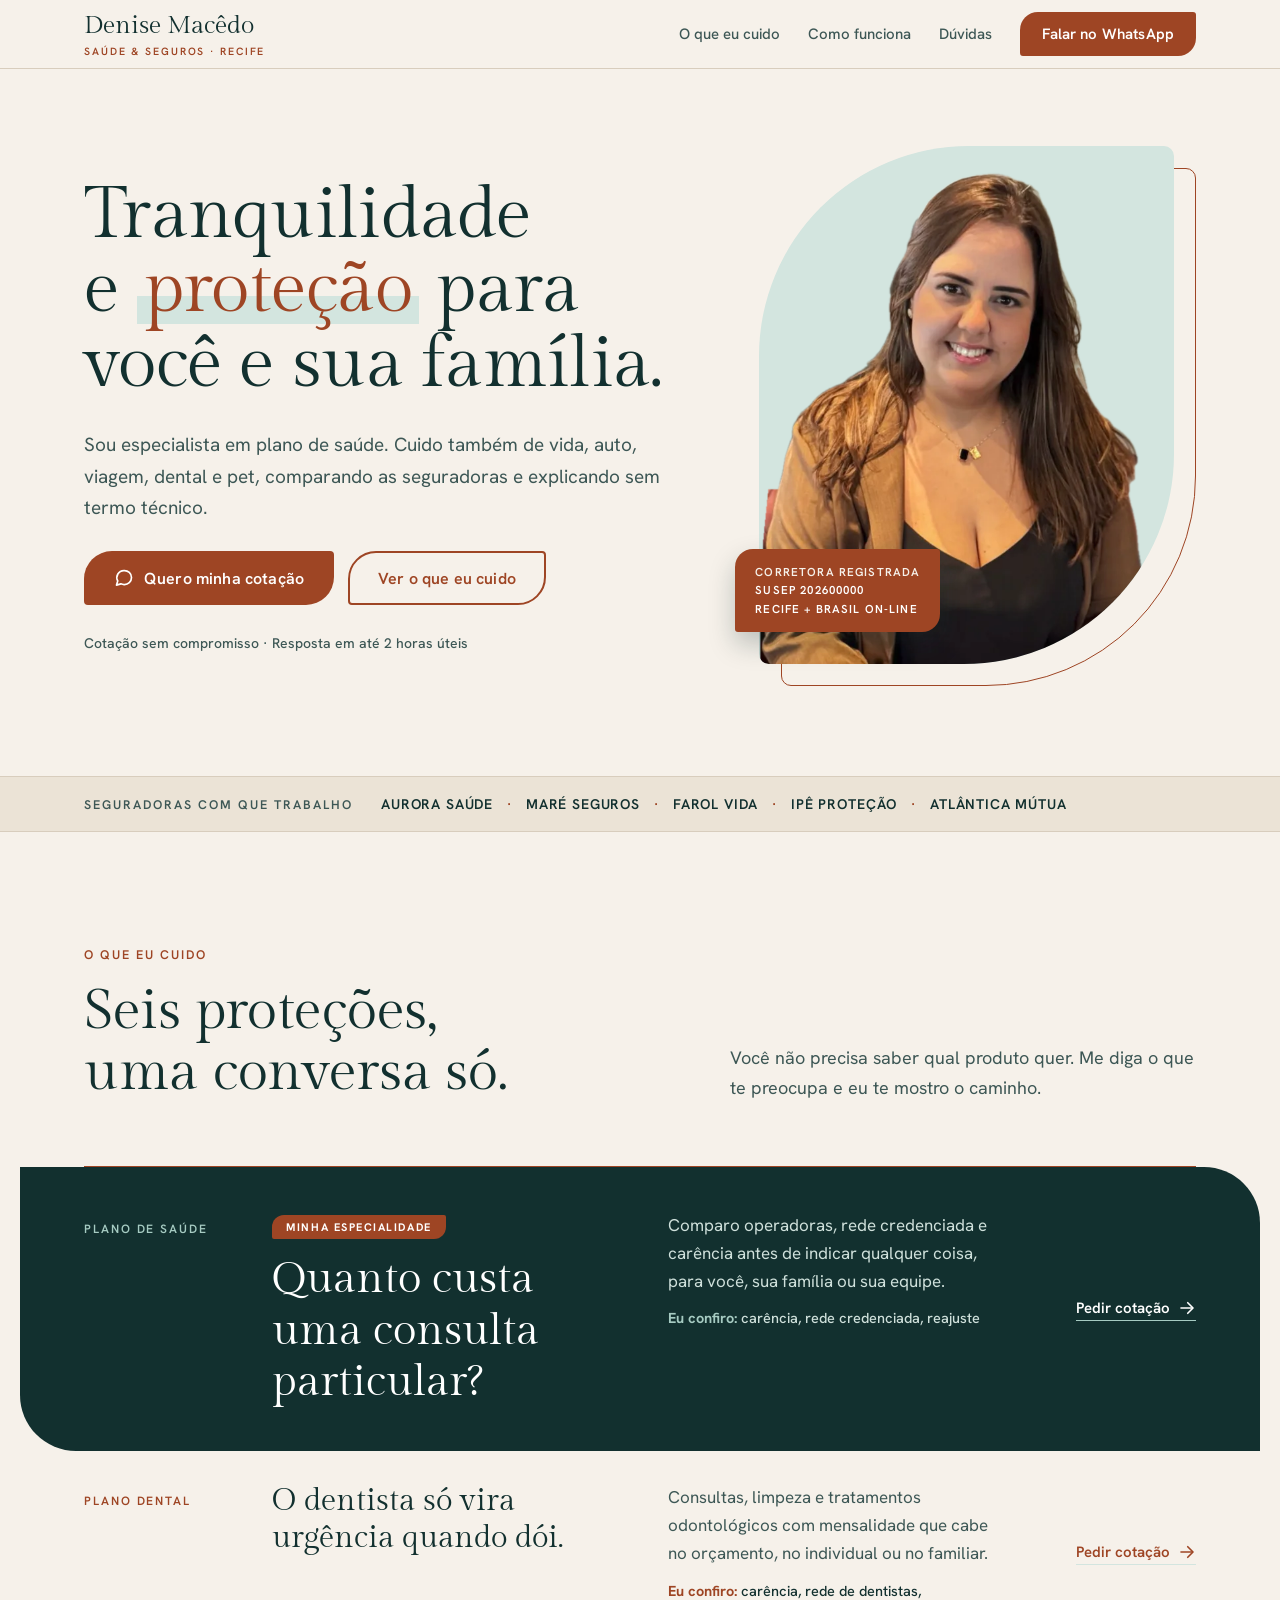
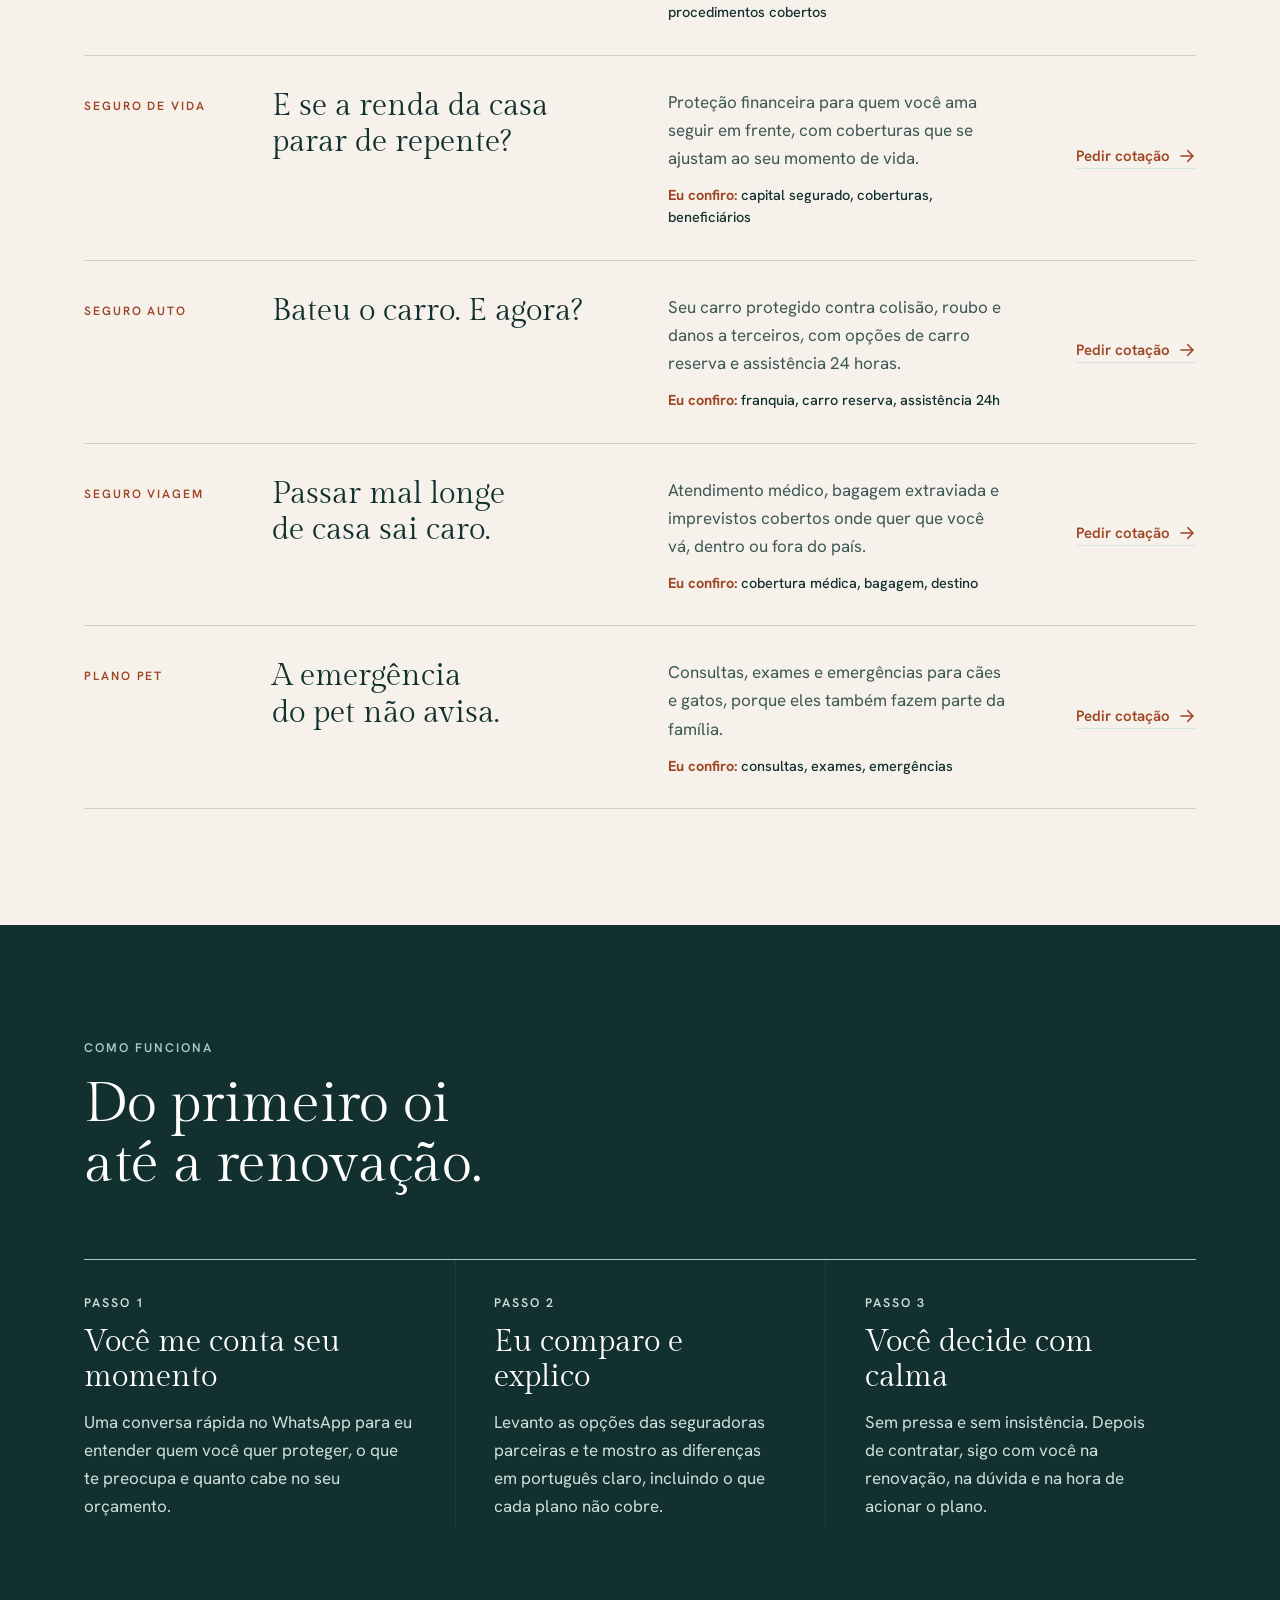
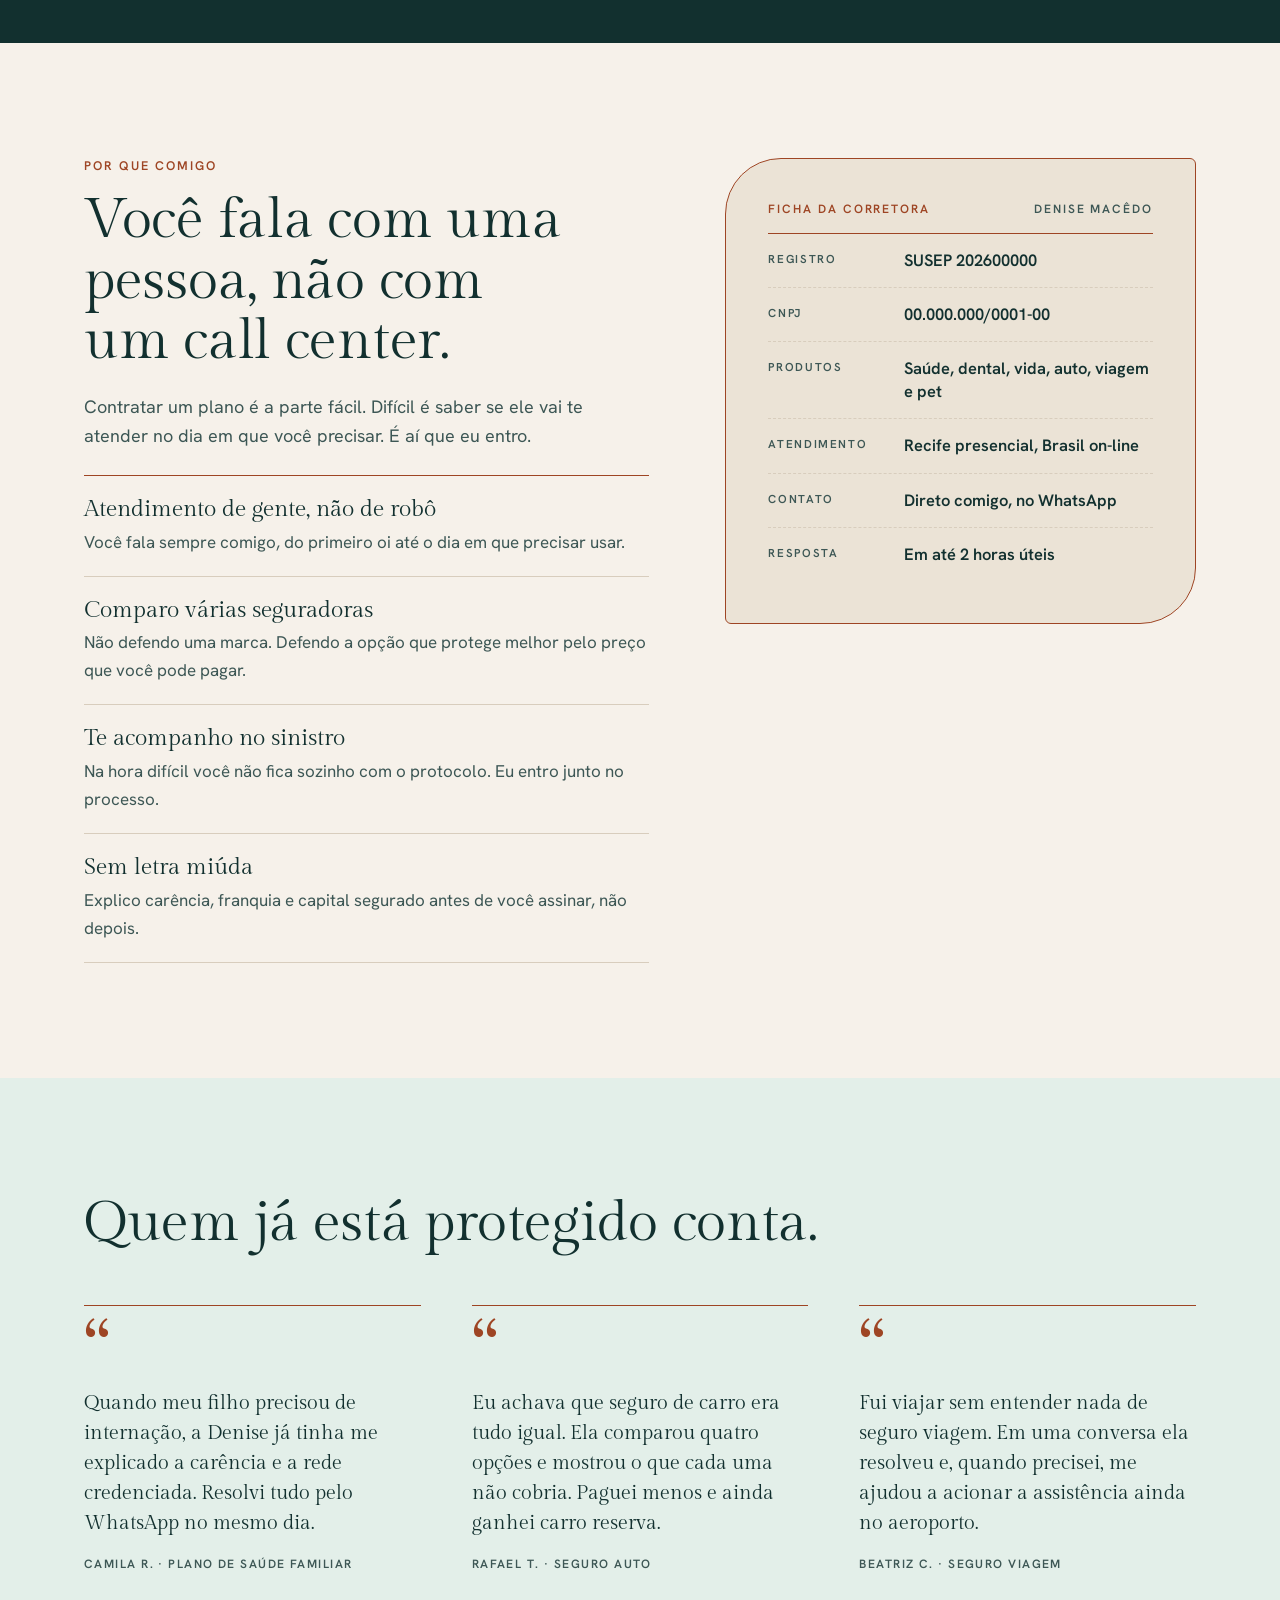
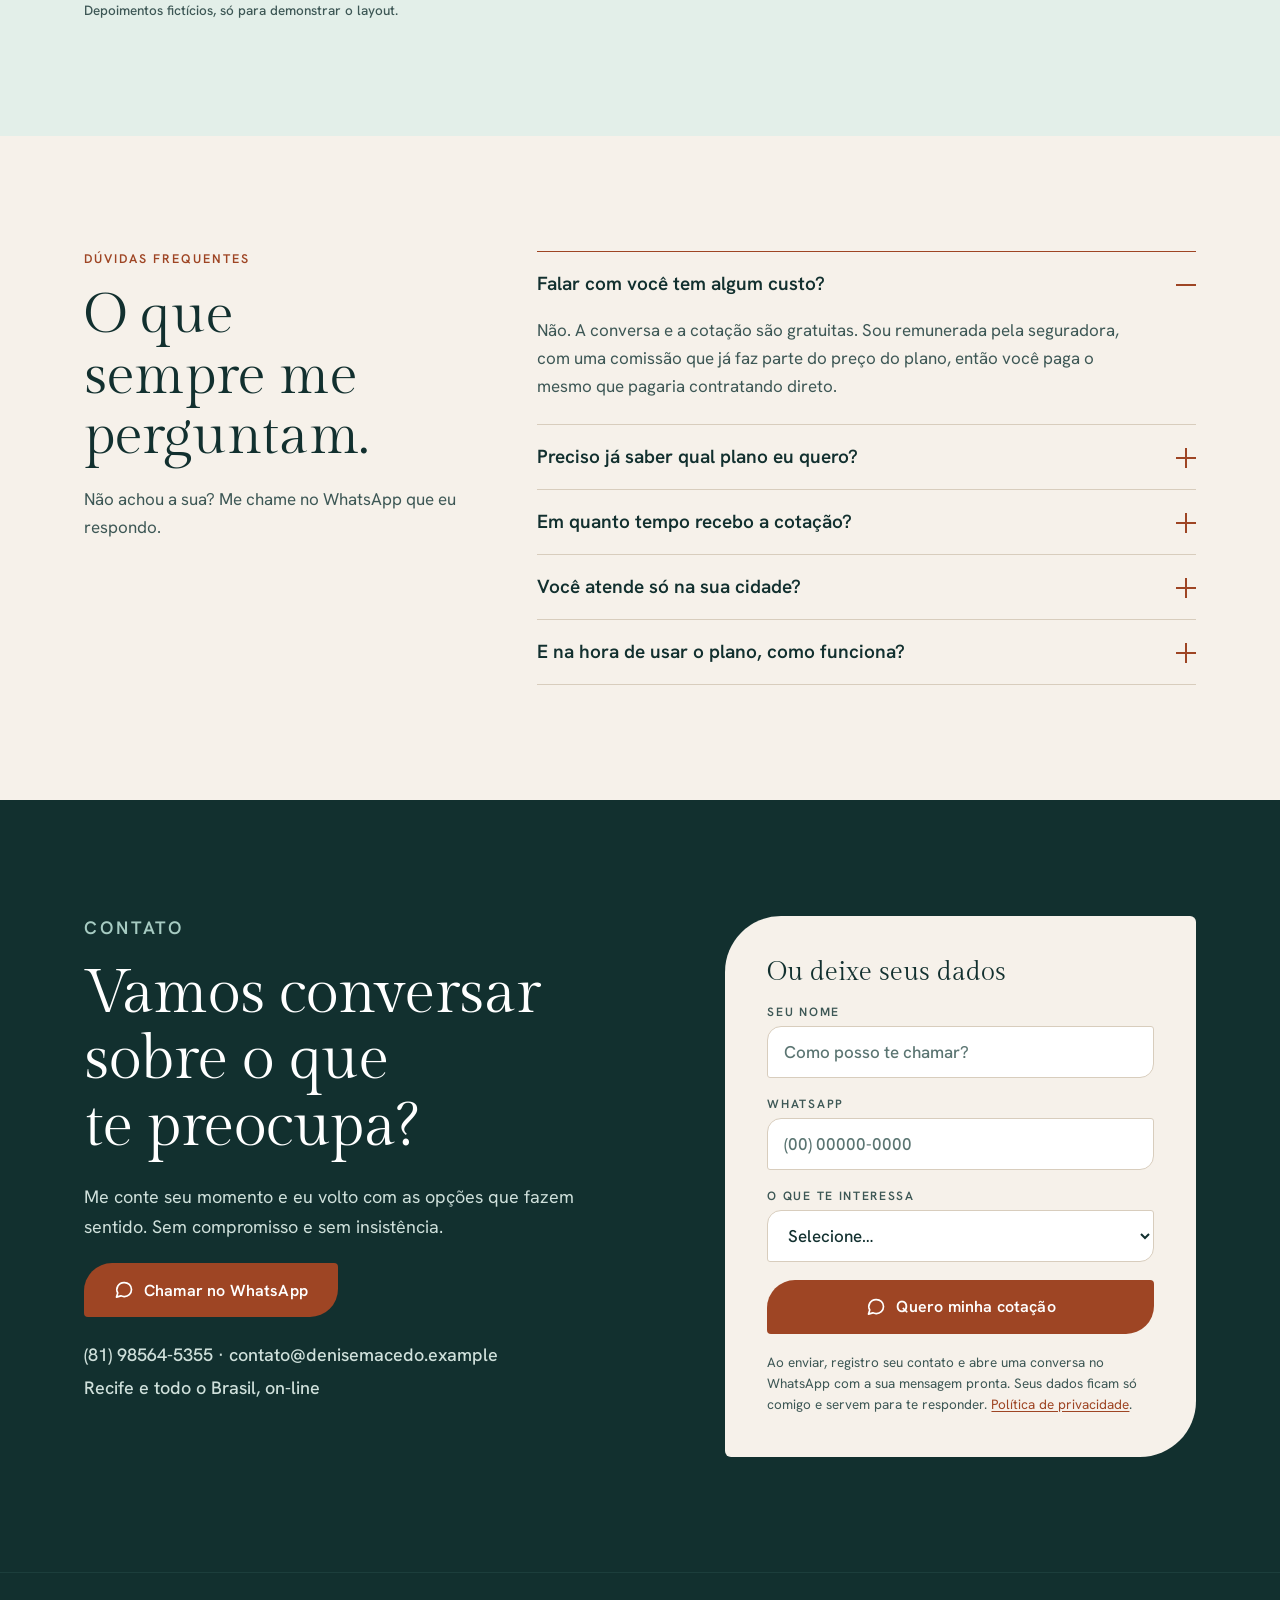
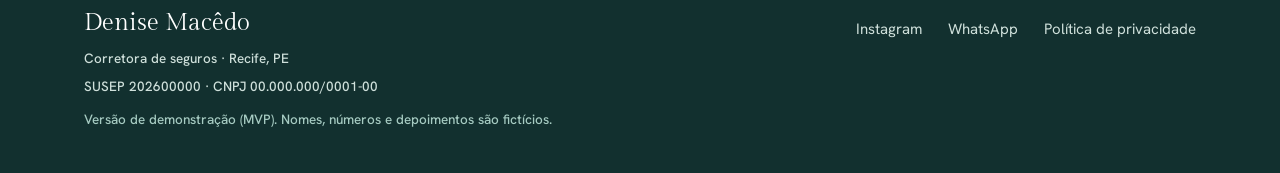
==== site/index.html @ f6993346 "Landing page e painel da corretora Denise Macêdo (MVP) Landing page em HTML, CSS e JavaScript puros," ====
<!doctype html>
<html lang="pt-BR">
<head>
<meta charset="utf-8">
<meta name="viewport" content="width=device-width, initial-scale=1">
<title>Denise Macêdo – Planos de saúde e seguros em Recife</title>
<meta name="description" content="Corretora especialista em plano de saúde. Também cuido de seguro de vida, auto, viagem, plano dental e pet. Comparo as seguradoras e explico sem termo técnico. Recife e todo o Brasil, on-line.">
<meta name="theme-color" content="#F6F1EA">
<meta name="robots" content="noindex, nofollow">

<meta property="og:type" content="website">
<meta property="og:locale" content="pt_BR">
<meta property="og:title" content="Denise Macêdo – Planos de saúde e seguros">
<meta property="og:description" content="Mais do que vender planos, te ajudo a conquistar tranquilidade e proteção para o futuro. Cotação sem compromisso.">
<meta property="og:image" content="__SITE_URL__/assets/og.jpg">
<meta property="og:image:width" content="1200">
<meta property="og:image:height" content="630">
<meta name="twitter:card" content="summary_large_image">

<link rel="icon" href="data:image/svg+xml,%3Csvg xmlns='http://www.w3.org/2000/svg' viewBox='0 0 64 64'%3E%3Cpath d='M8 8h40a8 8 0 0 1 8 8v40H16a8 8 0 0 1-8-8z' fill='%239E4524'/%3E%3Cpath d='M22 44V20h10c8 0 12 4 12 12s-4 12-12 12z' fill='%23F6F1EA'/%3E%3C/svg%3E">
<link rel="preconnect" href="https://fonts.googleapis.com">
<link rel="preconnect" href="https://fonts.gstatic.com" crossorigin>
<link rel="preload" as="image" href="assets/denise.webp" type="image/webp" fetchpriority="high">
<link href="https://fonts.googleapis.com/css2?family=Gilda+Display&family=Hanken+Grotesk:wght@400;500;600;700&display=swap" rel="stylesheet">
<link rel="stylesheet" href="css/styles.css">
</head>
<body>

<svg width="0" height="0" style="position:absolute" aria-hidden="true">
  <defs>
    <symbol id="i-wa" viewBox="0 0 24 24"><path d="M21 11.5a8.4 8.4 0 0 1-9 8.4 8.6 8.6 0 0 1-3.8-.9L3 20.5l1.5-4.9A8.4 8.4 0 0 1 12 3.1a8.4 8.4 0 0 1 9 8.4z"/></symbol>
    <symbol id="i-arrow" viewBox="0 0 24 24"><path d="M4 12h15"/><path d="M13 5l7 7-7 7"/></symbol>
  </defs>
</svg>

<a class="skip" href="#produtos">Pular para o conteúdo</a>

<header class="topo">
  <div class="topo__in">
    <a class="marca" href="#inicio" aria-label="Denise Macêdo, início">
      <b>Denise Macêdo</b>
      <small>Saúde &amp; Seguros · Recife</small>
    </a>
    <nav class="menu" aria-label="Principal">
      <a class="menu__link" href="#produtos" data-track="menu-produtos">O que eu cuido</a>
      <a class="menu__link" href="#como-funciona" data-track="menu-como-funciona">Como funciona</a>
      <a class="menu__link" href="#duvidas" data-track="menu-duvidas">Dúvidas</a>
      <a class="btn btn--marca btn--pequeno" data-track="zap-topo" href="https://wa.me/5581985645355?text=Ol%C3%A1%2C%20Denise!%20Vim%20pelo%20seu%20site%20e%20gostaria%20de%20uma%20cota%C3%A7%C3%A3o." target="_blank" rel="noopener">Falar no WhatsApp</a>
    </nav>
  </div>
</header>

<main id="inicio">

<section class="wrap hero" aria-labelledby="titulo">
  <div class="hero__texto">
    <h1 id="titulo">Tranquilidade e <span class="marcador">proteção</span> para você e sua família.</h1>
    <p class="hero__lead">Sou especialista em plano de saúde. Cuido também de vida, auto, viagem, dental e pet, comparando as seguradoras e explicando sem termo técnico.</p>
    <div class="hero__acoes">
      <a class="btn btn--marca" href="#contato" data-track="cotacao-hero">
        <svg width="20" height="20" fill="none" stroke="currentColor" stroke-width="2" stroke-linecap="round" stroke-linejoin="round" aria-hidden="true"><use href="#i-wa"/></svg>
        Quero minha cotação
      </a>
      <a class="btn btn--contorno" href="#produtos" data-track="ver-produtos">Ver o que eu cuido</a>
    </div>
    <p class="hero__nota">Cotação sem compromisso · Resposta em até 2 horas úteis</p>
  </div>

  <div class="hero__midia">
    <div class="hero__foto">
      <img src="assets/denise.webp" width="628" height="874" fetchpriority="high" decoding="async" alt="Denise Macêdo, corretora de seguros, sorrindo">
    </div>
    <p class="carimbo"><b>Corretora registrada</b>SUSEP 202600000<br>Recife + Brasil on-line</p>
  </div>
</section>

<section class="faixa" aria-label="Seguradoras parceiras">
  <div class="faixa__in">
    <p class="rotulo">Seguradoras com que trabalho</p>
    <ul>
      <li>Aurora Saúde</li><li>Maré Seguros</li><li>Farol Vida</li><li>Ipê Proteção</li><li>Atlântica Mútua</li>
    </ul>
  </div>
</section>

<section class="secao" id="produtos" aria-labelledby="h-produtos">
  <div class="wrap">
    <div class="cab">
      <p class="rotulo">O que eu cuido</p>
      <h2 class="h2" id="h-produtos">Seis proteções, uma conversa só.</h2>
      <p>Você não precisa saber qual produto quer. Me diga o que te preocupa e eu te mostro o caminho.</p>
    </div>

    <div class="indice">
      <article class="linha linha-destaque">
        <p class="linha__tipo">Plano de saúde</p>
        <div>
          <span class="especialidade">Minha especialidade</span>
          <h3>Quanto custa uma consulta particular?</h3>
        </div>
        <div>
          <p class="linha__desc">Comparo operadoras, rede credenciada e carência antes de indicar qualquer coisa, para você, sua família ou sua equipe.</p>
          <span class="linha__confere">carência, rede credenciada, reajuste</span>
        </div>
        <a class="linha__ir" href="#contato" data-plano="saude">Pedir cotação <svg width="18" height="18" fill="none" stroke="currentColor" stroke-width="2.2" stroke-linecap="round" stroke-linejoin="round" aria-hidden="true"><use href="#i-arrow"/></svg></a>
      </article>

      <article class="linha">
        <p class="linha__tipo">Plano dental</p>
        <h3>O dentista só vira urgência quando dói.</h3>
        <div>
          <p class="linha__desc">Consultas, limpeza e tratamentos odontológicos com mensalidade que cabe no orçamento, no individual ou no familiar.</p>
          <span class="linha__confere">carência, rede de dentistas, procedimentos cobertos</span>
        </div>
        <a class="linha__ir" href="#contato" data-plano="dental">Pedir cotação <svg width="18" height="18" fill="none" stroke="currentColor" stroke-width="2.2" stroke-linecap="round" stroke-linejoin="round" aria-hidden="true"><use href="#i-arrow"/></svg></a>
      </article>

      <article class="linha">
        <p class="linha__tipo">Seguro de vida</p>
        <h3>E se a renda da casa parar de repente?</h3>
        <div>
          <p class="linha__desc">Proteção financeira para quem você ama seguir em frente, com coberturas que se ajustam ao seu momento de vida.</p>
          <span class="linha__confere">capital segurado, coberturas, beneficiários</span>
        </div>
        <a class="linha__ir" href="#contato" data-plano="vida">Pedir cotação <svg width="18" height="18" fill="none" stroke="currentColor" stroke-width="2.2" stroke-linecap="round" stroke-linejoin="round" aria-hidden="true"><use href="#i-arrow"/></svg></a>
      </article>

      <article class="linha">
        <p class="linha__tipo">Seguro auto</p>
        <h3>Bateu o carro. E agora?</h3>
        <div>
          <p class="linha__desc">Seu carro protegido contra colisão, roubo e danos a terceiros, com opções de carro reserva e assistência 24 horas.</p>
          <span class="linha__confere">franquia, carro reserva, assistência 24h</span>
        </div>
        <a class="linha__ir" href="#contato" data-plano="auto">Pedir cotação <svg width="18" height="18" fill="none" stroke="currentColor" stroke-width="2.2" stroke-linecap="round" stroke-linejoin="round" aria-hidden="true"><use href="#i-arrow"/></svg></a>
      </article>

      <article class="linha">
        <p class="linha__tipo">Seguro viagem</p>
        <h3>Passar mal longe de casa sai caro.</h3>
        <div>
          <p class="linha__desc">Atendimento médico, bagagem extraviada e imprevistos cobertos onde quer que você vá, dentro ou fora do país.</p>
          <span class="linha__confere">cobertura médica, bagagem, destino</span>
        </div>
        <a class="linha__ir" href="#contato" data-plano="viagem">Pedir cotação <svg width="18" height="18" fill="none" stroke="currentColor" stroke-width="2.2" stroke-linecap="round" stroke-linejoin="round" aria-hidden="true"><use href="#i-arrow"/></svg></a>
      </article>

      <article class="linha">
        <p class="linha__tipo">Plano pet</p>
        <h3>A emergência do pet não avisa.</h3>
        <div>
          <p class="linha__desc">Consultas, exames e emergências para cães e gatos, porque eles também fazem parte da família.</p>
          <span class="linha__confere">consultas, exames, emergências</span>
        </div>
        <a class="linha__ir" href="#contato" data-plano="pet">Pedir cotação <svg width="18" height="18" fill="none" stroke="currentColor" stroke-width="2.2" stroke-linecap="round" stroke-linejoin="round" aria-hidden="true"><use href="#i-arrow"/></svg></a>
      </article>
    </div>
  </div>
</section>

<section class="secao escuro" id="como-funciona" aria-labelledby="h-como">
  <div class="wrap">
    <div class="cab">
      <p class="rotulo">Como funciona</p>
      <h2 class="h2" id="h-como">Do primeiro oi até a renovação.</h2>
    </div>
    <div class="passos">
      <div class="passo"><p class="passo__n">Passo 1</p><h3>Você me conta seu momento</h3><p>Uma conversa rápida no WhatsApp para eu entender quem você quer proteger, o que te preocupa e quanto cabe no seu orçamento.</p></div>
      <div class="passo"><p class="passo__n">Passo 2</p><h3>Eu comparo e explico</h3><p>Levanto as opções das seguradoras parceiras e te mostro as diferenças em português claro, incluindo o que cada plano não cobre.</p></div>
      <div class="passo"><p class="passo__n">Passo 3</p><h3>Você decide com calma</h3><p>Sem pressa e sem insistência. Depois de contratar, sigo com você na renovação, na dúvida e na hora de acionar o plano.</p></div>
    </div>
  </div>
</section>

<section class="secao" id="por-que" aria-labelledby="h-why">
  <div class="wrap porque">
    <div>
      <p class="rotulo">Por que comigo</p>
      <h2 class="h2" id="h-why" style="margin-top:16px">Você fala com uma pessoa, não com um call center.</h2>
      <p class="porque__lead">Contratar um plano é a parte fácil. Difícil é saber se ele vai te atender no dia em que você precisar. É aí que eu entro.</p>
      <ul class="motivos">
        <li><strong>Atendimento de gente, não de robô</strong><span>Você fala sempre comigo, do primeiro oi até o dia em que precisar usar.</span></li>
        <li><strong>Comparo várias seguradoras</strong><span>Não defendo uma marca. Defendo a opção que protege melhor pelo preço que você pode pagar.</span></li>
        <li><strong>Te acompanho no sinistro</strong><span>Na hora difícil você não fica sozinho com o protocolo. Eu entro junto no processo.</span></li>
        <li><strong>Sem letra miúda</strong><span>Explico carência, franquia e capital segurado antes de você assinar, não depois.</span></li>
      </ul>
    </div>

    <aside class="ficha" aria-label="Ficha da corretora">
      <p class="ficha__titulo"><span>Ficha da corretora</span><span>Denise Macêdo</span></p>
      <dl>
        <div><dt>Registro</dt><dd>SUSEP 202600000</dd></div>
        <div><dt>CNPJ</dt><dd>00.000.000/0001-00</dd></div>
        <div><dt>Produtos</dt><dd>Saúde, dental, vida, auto, viagem e pet</dd></div>
        <div><dt>Atendimento</dt><dd>Recife presencial, Brasil on-line</dd></div>
        <div><dt>Contato</dt><dd>Direto comigo, no WhatsApp</dd></div>
        <div><dt>Resposta</dt><dd>Em até 2 horas úteis</dd></div>
      </dl>
    </aside>
  </div>
</section>

<section class="secao depoimentos" id="depoimentos" aria-labelledby="h-dep">
  <div class="wrap">
    <h2 class="h2" id="h-dep">Quem já está protegido conta.</h2>
    <div class="falas">
      <figure class="fala"><blockquote>Quando meu filho precisou de internação, a Denise já tinha me explicado a carência e a rede credenciada. Resolvi tudo pelo WhatsApp no mesmo dia.</blockquote><figcaption>Camila R. · Plano de saúde familiar</figcaption></figure>
      <figure class="fala"><blockquote>Eu achava que seguro de carro era tudo igual. Ela comparou quatro opções e mostrou o que cada uma não cobria. Paguei menos e ainda ganhei carro reserva.</blockquote><figcaption>Rafael T. · Seguro auto</figcaption></figure>
      <figure class="fala"><blockquote>Fui viajar sem entender nada de seguro viagem. Em uma conversa ela resolveu e, quando precisei, me ajudou a acionar a assistência ainda no aeroporto.</blockquote><figcaption>Beatriz C. · Seguro viagem</figcaption></figure>
    </div>
    <p class="demo-nota">Depoimentos fictícios, só para demonstrar o layout.</p>
  </div>
</section>

<section class="secao" id="duvidas" aria-labelledby="h-faq">
  <div class="wrap duvidas">
    <div class="duvidas__cab">
      <p class="rotulo">Dúvidas frequentes</p>
      <h2 class="h2" id="h-faq">O que sempre me perguntam.</h2>
      <p>Não achou a sua? Me chame no WhatsApp que eu respondo.</p>
    </div>
    <div class="faq">
      <details open><summary>Falar com você tem algum custo?<span class="faq__mais" aria-hidden="true"></span></summary><p class="faq__resp">Não. A conversa e a cotação são gratuitas. Sou remunerada pela seguradora, com uma comissão que já faz parte do preço do plano, então você paga o mesmo que pagaria contratando direto.</p></details>
      <details><summary>Preciso já saber qual plano eu quero?<span class="faq__mais" aria-hidden="true"></span></summary><p class="faq__resp">Não precisa. A maioria das pessoas chega sem saber. Você me conta o que te preocupa e eu traduzo isso em opções.</p></details>
      <details><summary>Em quanto tempo recebo a cotação?<span class="faq__mais" aria-hidden="true"></span></summary><p class="faq__resp">Em até 2 horas úteis depois que eu tiver os seus dados básicos. Casos mais complexos podem levar um pouco mais, e eu te aviso.</p></details>
      <details><summary>Você atende só na sua cidade?<span class="faq__mais" aria-hidden="true"></span></summary><p class="faq__resp">Atendo Recife presencialmente e o restante do Brasil on-line, por WhatsApp e vídeo.</p></details>
      <details><summary>E na hora de usar o plano, como funciona?<span class="faq__mais" aria-hidden="true"></span></summary><p class="faq__resp">Você me chama. Eu te oriento sobre a documentação, abro o processo com a seguradora e acompanho até a resposta.</p></details>
    </div>
  </div>
</section>

<section class="contato" id="contato" aria-labelledby="h-contato">
  <div class="wrap contato__grade">
    <div class="contato__texto">
      <p class="rotulo">Contato</p>
      <h2 class="h2" id="h-contato">Vamos conversar sobre o que te preocupa?</h2>
      <p>Me conte seu momento e eu volto com as opções que fazem sentido. Sem compromisso e sem insistência.</p>
      <a class="btn btn--marca" data-track="zap-contato" href="https://wa.me/5581985645355" target="_blank" rel="noopener">
        <svg width="20" height="20" fill="none" stroke="currentColor" stroke-width="2" stroke-linecap="round" stroke-linejoin="round" aria-hidden="true"><use href="#i-wa"/></svg>
        Chamar no WhatsApp
      </a>
      <p class="contato__dados">(81) 98564-5355 · contato@denisemacedo.example<br>Recife e todo o Brasil, on-line</p>
    </div>

    <form class="form" id="form-contato" novalidate>
      <p class="form__titulo">Ou deixe seus dados</p>
      <div class="campo">
        <label for="campo-nome">Seu nome</label>
        <input id="campo-nome" name="nome" type="text" autocomplete="name" placeholder="Como posso te chamar?" required>
      </div>
      <div class="campo">
        <label for="campo-zap">WhatsApp</label>
        <input id="campo-zap" name="whatsapp" type="tel" inputmode="tel" autocomplete="tel-national" placeholder="(00) 00000-0000" maxlength="15" required>
      </div>
      <div class="campo">
        <label for="campo-plano">O que te interessa</label>
        <select id="campo-plano" name="plano" required>
          <option value="" disabled selected>Selecione…</option>
          <option value="saude">Plano de saúde</option>
          <option value="dental">Plano dental</option>
          <option value="vida">Seguro de vida</option>
          <option value="auto">Seguro auto</option>
          <option value="viagem">Seguro viagem</option>
          <option value="pet">Plano pet</option>
          <option value="orientacao">Ainda não sei, quero orientação</option>
        </select>
      </div>
      <button class="btn btn--marca" type="submit">
        <svg width="20" height="20" fill="none" stroke="currentColor" stroke-width="2" stroke-linecap="round" stroke-linejoin="round" aria-hidden="true"><use href="#i-wa"/></svg>
        Quero minha cotação
      </button>
      <p class="form__nota">Ao enviar, registro seu contato e abre uma conversa no WhatsApp com a sua mensagem pronta. Seus dados ficam só comigo e servem para te responder. <a href="privacidade.html">Política de privacidade</a>.</p>
    </form>
  </div>
</section>

</main>

<footer class="rodape">
  <div class="rodape__in">
    <div>
      <b>Denise Macêdo</b>
      <small>Corretora de seguros · Recife, PE<br>SUSEP 202600000 · CNPJ 00.000.000/0001-00</small>
      <p class="demo-nota">Versão de demonstração (MVP). Nomes, números e depoimentos são fictícios.</p>
    </div>
    <nav aria-label="Rodapé">
      <a href="https://instagram.com/denisemcmacedo" target="_blank" rel="noopener" data-track="instagram">Instagram</a>
      <a href="https://wa.me/5581985645355" target="_blank" rel="noopener" data-track="zap-rodape">WhatsApp</a>
      <a href="privacidade.html">Política de privacidade</a>
    </nav>
  </div>
</footer>

<div class="barra-zap" id="barra-zap">
  <a class="btn btn--marca" data-track="zap-barra" href="https://wa.me/5581985645355?text=Ol%C3%A1%2C%20Denise!%20Vim%20pelo%20seu%20site%20e%20gostaria%20de%20uma%20cota%C3%A7%C3%A3o." target="_blank" rel="noopener">
    <svg width="20" height="20" fill="none" stroke="currentColor" stroke-width="2" stroke-linecap="round" stroke-linejoin="round" aria-hidden="true"><use href="#i-wa"/></svg>
    Chamar no WhatsApp
  </a>
</div>

<script src="js/config.js"></script>
<script src="js/analytics.js" defer></script>
<script src="js/script.js" defer></script>
</body>
</html>
---- site/css/styles.css ----
/* ==========================================================================
   PLANO DE DESIGN (skill design-autoral), 3ª direção, paleta original
   Assunto: Denise Macêdo, corretora em Recife, especialista em plano de saúde.
   Público: mulheres e famílias que chegam do Instagram, pelo celular, e querem
            alguém de confiança para decidir. Tarefa única: chamar no WhatsApp.
   Identidade: cuidado com seriedade. Feminina sem ser infantil, firme sem ser fria.
   Detalhe só deste assunto: a pasta de apólice (índice de coberturas com o que
            eu "confiro", ficha da corretora com registro SUSEP).
   Motivo gráfico: a "folha", dois cantos opostos bem arredondados e dois quase
            retos. Aparece na foto, nos botões, na ficha e no formulário.
   Layout: texto grande à esquerda, foto em folha com contorno deslocado, índice
            em linhas, ficha tabular, FAQ em lista, seções escuras em verde-petróleo.
   Ousadia (um lugar só): a foto em folha com o contorno terracota deslocado.
   Cor:  paleta ORIGINAL do cliente (decisão dele, prevalece sobre a skill):
         --papel (creme), --tinta (verde-petróleo), --marca (terracota, única cor
         forte), --menta (apoio), --linha.
   Tipo: Gilda Display (display, serifada delicada e rara, só 400),
         Hanken Grotesk (texto e rótulos, humanista e macia).
   ========================================================================== */

:root {
  --papel: #F6F1EA;          /* fundo original */
  --papel-2: #EBE3D6;
  --tinta: #12302F;          /* verde-petróleo original */
  --tinta-2: #1C3E3C;
  --suave: #3D5755;
  --marca: #9E4524;          /* terracota original */
  --marca-escuro: #833819;
  --menta: #D3E5DF;          /* apoio claro (círculo/realces) */
  --menta-claro: #E3EFE9;
  --menta-texto: #A6CBC2;    /* texto de apoio sobre fundo escuro */
  --linha: #D8CDBD;
  --erro: #B3261E;
  --sobre-tinta: #CFE0DB;

  --display: 'Gilda Display', 'Georgia', serif;
  --texto: 'Hanken Grotesk', system-ui, sans-serif;

  --folha: 28px 4px;          /* raio-folha: cantos opostos */
  --px: clamp(20px, 5vw, 64px);
  --py: clamp(64px, 9vw, 120px);
  --max: 1240px;
  --header-h: 68px;
}

*, *::before, *::after { box-sizing: border-box; }
html { scroll-behavior: smooth; scroll-padding-top: calc(var(--header-h) + 8px); }
body {
  margin: 0; background: var(--papel); color: var(--tinta);
  font: 400 17px/1.65 var(--texto); -webkit-text-size-adjust: 100%; overflow-x: hidden;
}
h1, h2, h3, p, figure, blockquote, ul, dl, dd { margin: 0; padding: 0; }
ul { list-style: none; }
img { max-width: 100%; }
a { color: inherit; text-decoration: none; -webkit-tap-highlight-color: transparent; }
:focus-visible { outline: 3px solid var(--marca); outline-offset: 3px; }
.escuro :focus-visible, .contato :focus-visible, .linha-destaque :focus-visible { outline-color: var(--menta-texto); }
.sr-only { position: absolute; width: 1px; height: 1px; overflow: hidden; clip: rect(0 0 0 0); white-space: nowrap; }
.skip { position: absolute; left: 12px; top: -60px; z-index: 100; background: var(--tinta); color: #fff; padding: 10px 16px; }
.skip:focus { top: 12px; }
@media (prefers-reduced-motion: reduce) { html { scroll-behavior: auto; } * { transition: none !important; animation: none !important; } }

.wrap { max-width: var(--max); margin: 0 auto; padding-inline: var(--px); }
.rotulo { font: 600 12.5px/1.3 var(--texto); letter-spacing: .16em; text-transform: uppercase; color: var(--marca); }
.escuro .rotulo, .contato .rotulo { color: var(--menta-texto); }
.h2 { font: 400 clamp(32px, 4.4vw, 56px)/1.08 var(--display); letter-spacing: -.005em; text-wrap: balance; }
.marcador { background: linear-gradient(transparent 58%, var(--menta) 58% 92%, transparent 92%); padding-inline: .1em; color: var(--marca); }

/* ---------- Botões: raio-folha ---------- */
.btn {
  display: inline-flex; align-items: center; justify-content: center; gap: 10px;
  min-height: 54px; padding: 0 28px; border: 2px solid transparent; border-radius: var(--folha); /* borda inteira: 1,5px vira 1px ou 2px conforme o pixel */
  font: 600 16px/1.1 var(--texto); letter-spacing: .01em; cursor: pointer; text-align: center;
  position: relative; transition: background-color .2s, color .2s, box-shadow .2s;
}
/* Área de hover estável: cobre os cantos arredondados e a borda, que antes ficavam fora da área clicável e
   faziam o hover ligar e desligar com o mouse parado em certos pixels */
.btn::after { content: ''; position: absolute; inset: -3px; border-radius: 0; }
.btn--marca { background: var(--marca); color: #fff; }
@media (hover: hover) and (pointer: fine) { .btn--marca:hover { background-color: var(--marca-escuro); box-shadow: 0 8px 20px rgba(158,69,36,.3); } }
.btn:active { background-color: var(--marca-escuro); box-shadow: none; }
.btn--contorno { border-color: var(--marca); color: var(--marca); background-color: rgba(158, 69, 36, 0); }
.btn--contorno:active { color: #fff; }
@media (hover: hover) and (pointer: fine) { .btn--contorno:hover { background-color: var(--marca); color: #fff; } }
.btn--pequeno { min-height: 44px; padding: 0 20px; font-size: 15px; border-radius: 18px 3px; }
.contato .btn--marca, .barra-zap .btn--marca { box-shadow: none; }

/* ---------- Cabeçalho ---------- */
.topo { position: sticky; top: 0; z-index: 50; background: rgba(246,241,234,.96); backdrop-filter: blur(8px); border-bottom: 1px solid var(--linha); }
.topo__in { max-width: var(--max); margin: 0 auto; padding: 0 var(--px); min-height: var(--header-h); display: flex; align-items: center; justify-content: space-between; gap: 20px; }
.marca { display: flex; flex-direction: column; line-height: 1.05; }
.marca b { font: 400 25px var(--display); letter-spacing: 0; }
.marca small { font: 600 10.5px var(--texto); letter-spacing: .18em; text-transform: uppercase; color: var(--marca); margin-top: 4px; }
.menu { display: flex; align-items: center; gap: 28px; }
.menu__link { font: 500 15px var(--texto); color: var(--suave); padding: 8px 0; background: linear-gradient(var(--marca), var(--marca)) 0 100% / 0 1.5px no-repeat; transition: background-size .25s, color .2s; }
@media (hover: hover) and (pointer: fine) { .menu__link:hover { color: var(--marca); background-size: 100% 1.5px; } }

/* ---------- Hero ---------- */
.hero { display: grid; grid-template-columns: minmax(0, 7fr) minmax(0, 5fr); gap: 0 clamp(32px, 5vw, 80px); align-items: center; padding-top: clamp(40px, 6vw, 80px); padding-bottom: clamp(56px, 7vw, 96px); }
.hero__texto { display: flex; flex-direction: column; gap: 28px; }
.hero h1 { font: 400 clamp(40px, 5.6vw, 82px)/1.04 var(--display); letter-spacing: -.01em; text-wrap: balance; }
.hero__lead { font-size: 19px; line-height: 1.65; color: var(--suave); max-width: 33em; }
.hero__acoes { display: flex; flex-wrap: wrap; gap: 14px; }
.hero__nota { font: 500 14px/1.5 var(--texto); color: var(--suave); }
.hero__midia { position: relative; width: 100%; max-width: 470px; justify-self: end; padding: 0 22px 22px 0; }
.hero__midia::before { content: ''; position: absolute; inset: 22px 0 0 22px; border: 1.5px solid var(--marca); border-radius: 210px 10px; }
.hero__foto { position: relative; aspect-ratio: 4 / 5; background: var(--menta); border-radius: 210px 10px; overflow: hidden; }
.hero__foto img { display: block; width: 100%; height: 100%; object-fit: cover; object-position: center top; }
.carimbo { position: absolute; left: -24px; bottom: 54px; background: var(--marca); color: #fff; padding: 14px 20px; border-radius: 18px 3px; font: 600 11.5px/1.6 var(--texto); letter-spacing: .1em; text-transform: uppercase; max-width: 250px; box-shadow: 0 12px 26px rgba(18,48,47,.25); }
.carimbo b { display: block; color: var(--papel); font-weight: 600; }

/* ---------- Faixa de seguradoras ---------- */
.faixa { border-block: 1px solid var(--linha); background: var(--papel-2); }
.faixa__in { max-width: var(--max); margin: 0 auto; padding: 18px var(--px); display: flex; flex-wrap: wrap; align-items: baseline; gap: 8px 28px; }
.faixa .rotulo { color: var(--suave); }
.faixa ul { display: flex; flex-wrap: wrap; gap: 4px 0; font: 600 14px var(--texto); letter-spacing: .06em; color: var(--tinta); text-transform: uppercase; }
.faixa li + li::before { content: '·'; margin: 0 14px; color: var(--marca); font-weight: 700; }

/* ---------- Seções ---------- */
.secao { padding: var(--py) 0; }
.cab { display: grid; grid-template-columns: minmax(0, 5fr) minmax(0, 4fr); gap: 18px clamp(32px, 5vw, 80px); align-items: end; margin-bottom: clamp(36px, 5vw, 64px); }
.cab .rotulo { grid-column: 1 / -1; }
.cab p:not(.rotulo) { font-size: 18px; color: var(--suave); max-width: 30em; }

/* ---------- Índice de coberturas ---------- */
.indice { border-top: 1.5px solid var(--marca); }
.linha {
  display: grid; grid-template-columns: 150px minmax(0, 1.05fr) minmax(0, 1fr) 150px; gap: 10px clamp(20px, 3vw, 44px);
  align-items: start; padding: 32px 0; border-bottom: 1px solid var(--linha);
  position: relative; isolation: isolate;
}
/* Realce do hover: uma única camada (centro e bordas animam juntos, sem atraso nas laterais) */
.linha::before { content: ''; position: absolute; inset: 0 -20px; z-index: -1; background: var(--menta-claro); opacity: 0; transition: opacity .2s ease; pointer-events: none; }
@media (hover: hover) and (pointer: fine) { .linha:hover::before { opacity: 1; } }
.linha__tipo { font: 600 12px/1.5 var(--texto); letter-spacing: .16em; text-transform: uppercase; color: var(--marca); padding-top: 9px; }
.linha h3 { font: 400 clamp(23px, 2.4vw, 31px)/1.18 var(--display); text-wrap: balance; }
.linha__desc { color: var(--suave); }
.linha__confere { display: block; margin-top: 12px; font: 500 14.5px/1.5 var(--texto); color: var(--tinta); }
.linha__confere::before { content: 'Eu confiro: '; color: var(--marca); font-weight: 700; }
.linha__ir { justify-self: end; align-self: center; display: inline-flex; align-items: center; gap: 8px; font: 600 15px var(--texto); color: var(--marca); border-bottom: 1.5px solid var(--menta); padding-bottom: 2px; }
.linha__ir svg { transition: transform .2s; }
@media (hover: hover) and (pointer: fine) { .linha__ir:hover svg { transform: translateX(4px); } }

.linha-destaque { background: var(--tinta); color: var(--papel); margin-inline: calc(var(--px) * -1); padding: 44px var(--px); border-bottom: 0; border-radius: 0 56px 0 56px; transition: background .2s ease; }
.linha-destaque::before { display: none; }
@media (hover: hover) and (pointer: fine) { .linha-destaque:hover { background: var(--tinta-2); } }
.linha-destaque .linha__tipo { color: var(--menta-texto); }
.linha-destaque h3 { font-size: clamp(28px, 3.4vw, 44px); color: #fff; }
.linha-destaque .linha__desc { color: var(--sobre-tinta); }
.linha-destaque .linha__confere { color: var(--sobre-tinta); }
.linha-destaque .linha__confere::before { color: var(--menta-texto); }
.linha-destaque .linha__ir { color: #fff; border-bottom-color: var(--menta-texto); }
.especialidade { display: inline-block; margin-bottom: 14px; background: var(--marca); color: #fff; padding: 5px 14px; border-radius: 12px 2px; font: 700 11px var(--texto); letter-spacing: .14em; text-transform: uppercase; }
.indice .linha-destaque + .linha { border-top: 0; }

/* ---------- Como funciona ---------- */
.escuro { background: var(--tinta); color: var(--papel); }
.escuro .h2 { color: #fff; }
.passos { display: grid; grid-template-columns: repeat(3, minmax(0, 1fr)); border-top: 1.5px solid var(--menta-texto); }
.passo { padding: 34px clamp(20px, 3vw, 40px) 8px 0; }
.passo + .passo { padding-left: clamp(20px, 3vw, 40px); border-left: 1px solid var(--tinta-2); }
.passo__n { font: 600 12.5px var(--texto); letter-spacing: .16em; text-transform: uppercase; color: var(--menta-texto); }
.passo h3 { margin: 14px 0 12px; font: 400 clamp(24px, 2.4vw, 31px)/1.15 var(--display); color: #fff; }
.passo p { color: var(--sobre-tinta); }

/* ---------- Por que comigo + ficha ---------- */
.porque { display: grid; grid-template-columns: minmax(0, 6fr) minmax(0, 5fr); gap: clamp(40px, 6vw, 96px); align-items: start; }
.porque__lead { margin: 20px 0 8px; font-size: 18px; color: var(--suave); max-width: 32em; }
.motivos { margin-top: 24px; border-top: 1.5px solid var(--marca); }
.motivos li { padding: 20px 0; border-bottom: 1px solid var(--linha); }
.motivos strong { display: block; font: 400 23px/1.2 var(--display); margin-bottom: 4px; }
.motivos span { color: var(--suave); }

.ficha { background: var(--papel-2); border: 1.5px solid var(--marca); border-radius: 56px 6px; padding: clamp(26px, 3.4vw, 42px); position: sticky; top: calc(var(--header-h) + 24px); }
.ficha__titulo { display: flex; flex-wrap: wrap; justify-content: space-between; gap: 6px 12px; padding-bottom: 16px; border-bottom: 1px solid var(--marca); font: 600 12px var(--texto); letter-spacing: .16em; text-transform: uppercase; color: var(--marca); }
.ficha__titulo span:last-child { color: var(--suave); }
.ficha dl { display: grid; }
.ficha dl > div { display: grid; grid-template-columns: 120px minmax(0, 1fr); gap: 4px 16px; padding: 15px 0; border-bottom: 1px dashed var(--linha); }
.ficha dl > div:last-child { border-bottom: 0; }
.ficha dt { font: 600 11.5px/1.7 var(--texto); letter-spacing: .14em; text-transform: uppercase; color: var(--suave); }
.ficha dd { font: 600 16.5px/1.4 var(--texto); }

/* ---------- Depoimentos ---------- */
.depoimentos { background: var(--menta-claro); }
.depoimentos .h2 { margin-bottom: clamp(32px, 4vw, 56px); max-width: 14em; }
.falas { display: grid; grid-template-columns: repeat(3, minmax(0, 1fr)); gap: 0 clamp(24px, 4vw, 56px); }
.fala { border-top: 1.5px solid var(--marca); padding-top: 18px; }
.fala::before { content: '“'; display: block; font: 400 78px/.7 var(--display); color: var(--marca); margin-bottom: 10px; }
.fala blockquote { font: 400 20px/1.5 var(--display); }
.fala figcaption { margin-top: 18px; font: 600 12px var(--texto); letter-spacing: .12em; text-transform: uppercase; color: var(--suave); }

/* ---------- FAQ ---------- */
.duvidas { display: grid; grid-template-columns: minmax(0, 4fr) minmax(0, 7fr); gap: 24px clamp(32px, 6vw, 96px); align-items: start; }
.duvidas__cab { position: sticky; top: calc(var(--header-h) + 24px); display: flex; flex-direction: column; gap: 18px; }
.duvidas__cab p:not(.rotulo) { color: var(--suave); }
.faq { border-top: 1.5px solid var(--marca); }
.faq details { border-bottom: 1px solid var(--linha); }
.faq summary { display: flex; align-items: center; justify-content: space-between; gap: 20px; min-height: 64px; padding: 18px 0; cursor: pointer; list-style: none; font: 600 clamp(17px, 1.6vw, 19px)/1.35 var(--texto); }
.faq summary::-webkit-details-marker { display: none; }
@media (hover: hover) and (pointer: fine) { .faq summary:hover { color: var(--marca); } }
.faq__mais { flex: none; position: relative; width: 20px; height: 20px; }
.faq__mais::before, .faq__mais::after { content: ''; position: absolute; left: 0; top: 50%; width: 20px; height: 2px; background: var(--marca); transition: transform .25s; }
.faq__mais::after { transform: rotate(90deg); }
.faq details[open] .faq__mais::after { transform: rotate(0); }
.faq__resp { padding: 0 44px 24px 0; color: var(--suave); animation: entra .25s ease; }
@keyframes entra { from { opacity: 0; transform: translateY(-4px); } to { opacity: 1; transform: none; } }

/* ---------- Contato ---------- */
.contato { background: var(--tinta); color: var(--papel); padding: var(--py) 0; }
.contato__grade { display: grid; grid-template-columns: minmax(0, 6fr) minmax(0, 5fr); gap: clamp(36px, 6vw, 96px); align-items: start; }
.contato__texto { display: flex; flex-direction: column; gap: 22px; }
.contato .h2 { color: #fff; font-size: clamp(34px, 4.8vw, 64px); }
.contato__texto > p { font-size: 18px; color: var(--sobre-tinta); max-width: 28em; }
.contato__texto .btn { align-self: flex-start; }
.contato__dados { font: 500 15px/1.8 var(--texto); color: var(--sobre-tinta); }
.form { display: flex; flex-direction: column; gap: 18px; background: var(--papel); color: var(--tinta); padding: clamp(26px, 3.5vw, 42px); border-radius: 56px 6px; }
.form__titulo { font: 400 26px/1.1 var(--display); }
.campo { display: flex; flex-direction: column; gap: 6px; }
.campo label { font: 600 12px var(--texto); letter-spacing: .14em; text-transform: uppercase; color: var(--suave); }
.campo input, .campo select { min-height: 52px; padding: 0 16px; border: 1.5px solid var(--linha); border-radius: 14px 3px; background: #fff; color: var(--tinta); font: 500 17px var(--texto); transition: border-color .2s, box-shadow .2s; }
.campo input::placeholder { color: #5B7572; }
.campo input:focus, .campo select:focus { outline: none; border-color: var(--marca); box-shadow: 0 0 0 3px rgba(158,69,36,.18); }
.campo [aria-invalid="true"] { border-color: var(--erro); background: #FBEDEB; }
.form .btn { width: 100%; }
.form__nota { font-size: 13.5px; line-height: 1.55; color: var(--suave); }
.form__nota a { color: var(--marca); text-decoration: underline; text-underline-offset: 2px; }

/* ---------- Rodapé ---------- */
.rodape { background: var(--tinta); color: var(--sobre-tinta); border-top: 1px solid var(--tinta-2); padding: 36px 0 44px; }
.rodape__in { max-width: var(--max); margin: 0 auto; padding-inline: var(--px); display: flex; flex-wrap: wrap; justify-content: space-between; gap: 20px 48px; }
.rodape b { display: block; font: 400 24px var(--display); color: #fff; margin-bottom: 6px; }
.rodape small { font: 500 13.5px/1.7 var(--texto); }
.rodape nav { display: flex; flex-wrap: wrap; gap: 6px 26px; }
.rodape nav a { font-size: 15px; padding: 8px 0; border-bottom: 1.5px solid transparent; }
@media (hover: hover) and (pointer: fine) { .rodape nav a:hover { border-bottom-color: var(--menta-texto); color: #fff; } }

/* ---------- Barra fixa de WhatsApp (celular) ---------- */
.barra-zap { display: none; position: fixed; inset: auto 0 0 0; z-index: 60; padding: 10px 16px calc(10px + env(safe-area-inset-bottom)); background: rgba(246,241,234,.97); border-top: 1px solid var(--linha); transform: translateY(110%); transition: transform .3s; }
.barra-zap.is-visible { transform: none; }
.barra-zap .btn { width: 100%; }

/* ---------- Tablet e celular ---------- */
@media (max-width: 960px) {
  .hero { grid-template-columns: minmax(0, 1fr); }
  .hero__midia { order: -1; max-width: 330px; justify-self: center; margin-inline: auto; margin-bottom: 36px; }
  .cab, .porque, .duvidas, .contato__grade { grid-template-columns: minmax(0, 1fr); }
  .ficha, .duvidas__cab { position: static; }
  .passos { grid-template-columns: minmax(0, 1fr); }
  .passo, .passo + .passo { padding: 26px 0 8px; border-left: 0; }
  .passo + .passo { border-top: 1px solid var(--tinta-2); }
  .falas { grid-template-columns: minmax(0, 1fr); gap: 36px; }
  .linha { grid-template-columns: minmax(0, 1fr); gap: 8px; padding: 26px 0; }
  .linha__tipo { padding-top: 0; }
  .linha__ir { justify-self: start; margin-top: 10px; }
  .linha::before { display: none; }
  .linha-destaque, .linha-destaque:hover { padding: 34px var(--px); border-radius: 0 40px 0 40px; background: var(--tinta); }
}
@media (max-width: 767px) {
  :root { --header-h: 60px; }
  body { padding-bottom: 78px; font-size: 16.5px; }
  .menu__link { display: none; }
  .barra-zap { display: block; }
  .hero__acoes .btn { width: 100%; }
  .carimbo { left: 8px; bottom: 44px; max-width: 220px; }
  .hero__midia { max-width: 300px; }
  .hero__foto, .hero__midia::before { border-radius: 150px 8px; }
  .ficha, .form { border-radius: 40px 6px; }
}
@media (max-width: 420px) {
  .ficha dl > div { grid-template-columns: minmax(0, 1fr); }
  .btn { padding-inline: 18px; }
}

/* ---------- Avisos de demonstração (MVP) ---------- */
.demo-nota { margin-top: 28px; font: 500 13.5px/1.5 var(--texto); color: var(--suave); }
.rodape .demo-nota { margin-top: 10px; color: var(--menta-texto); }
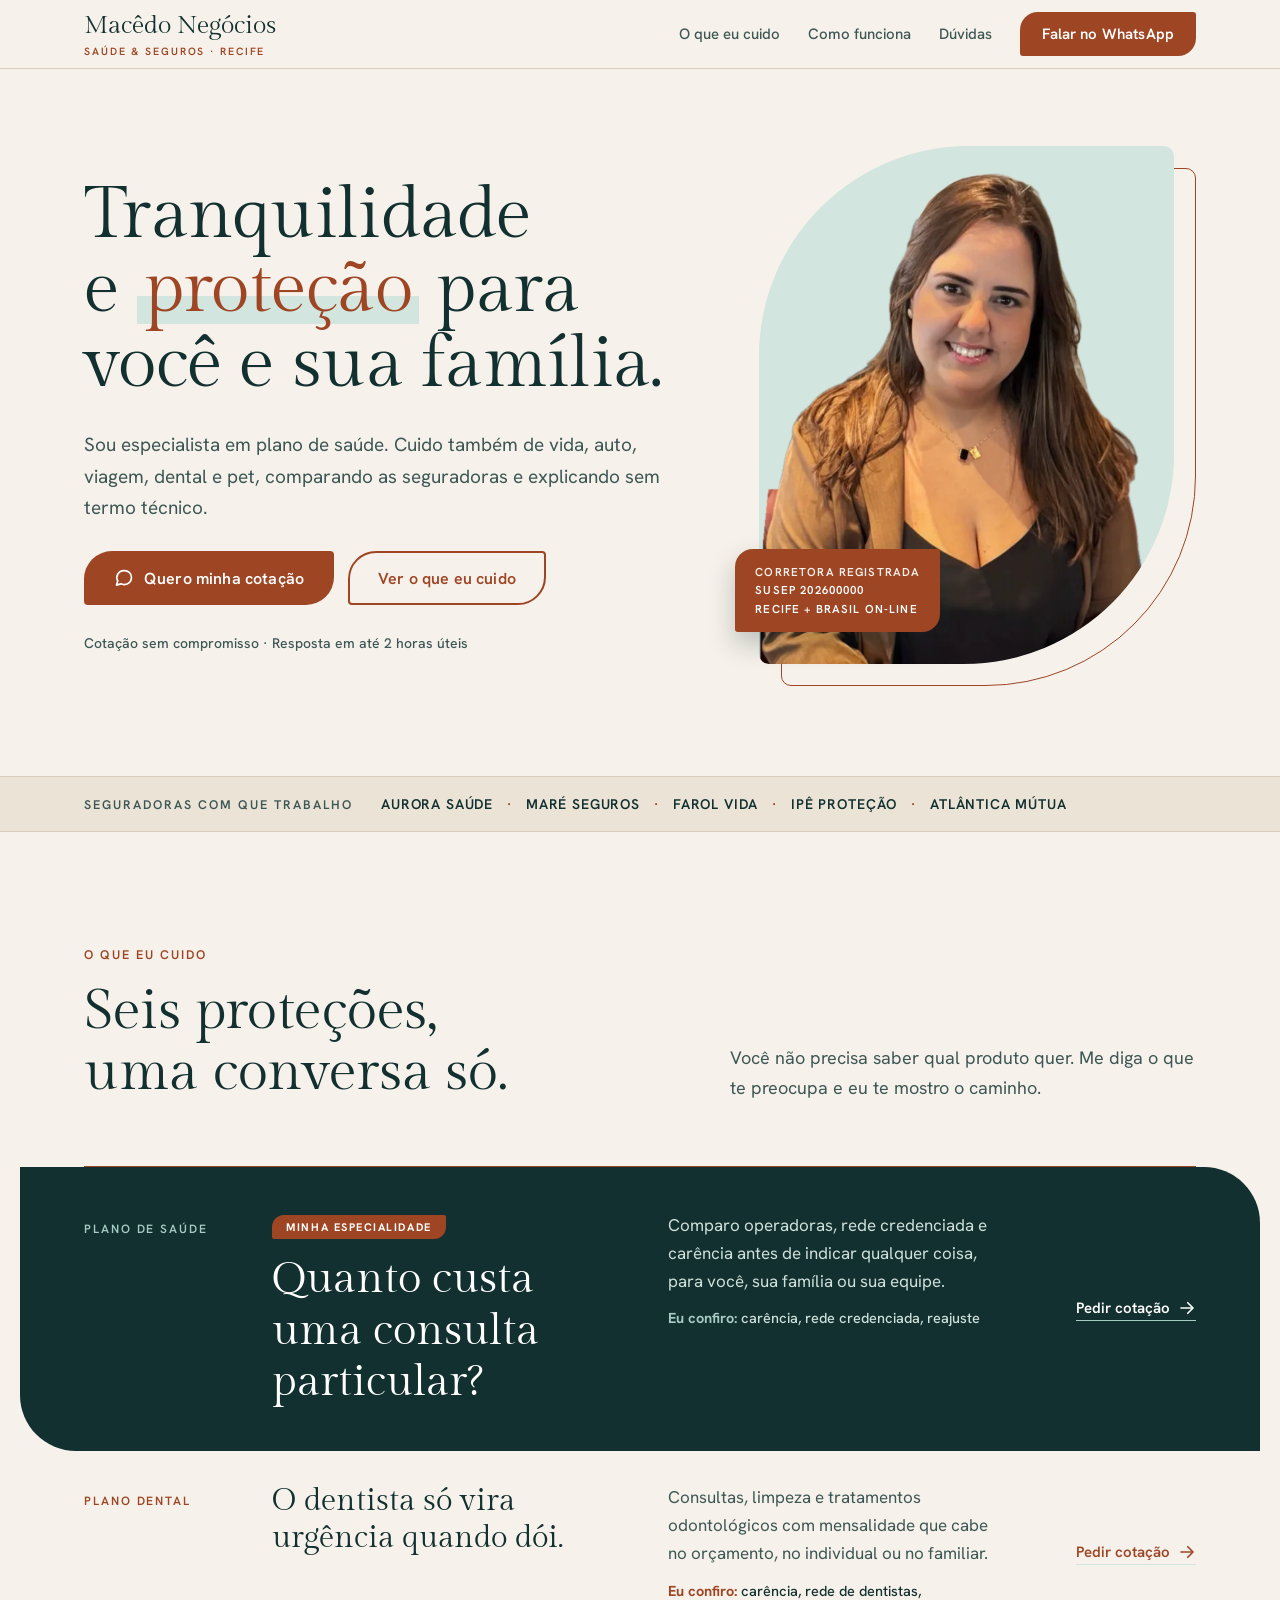
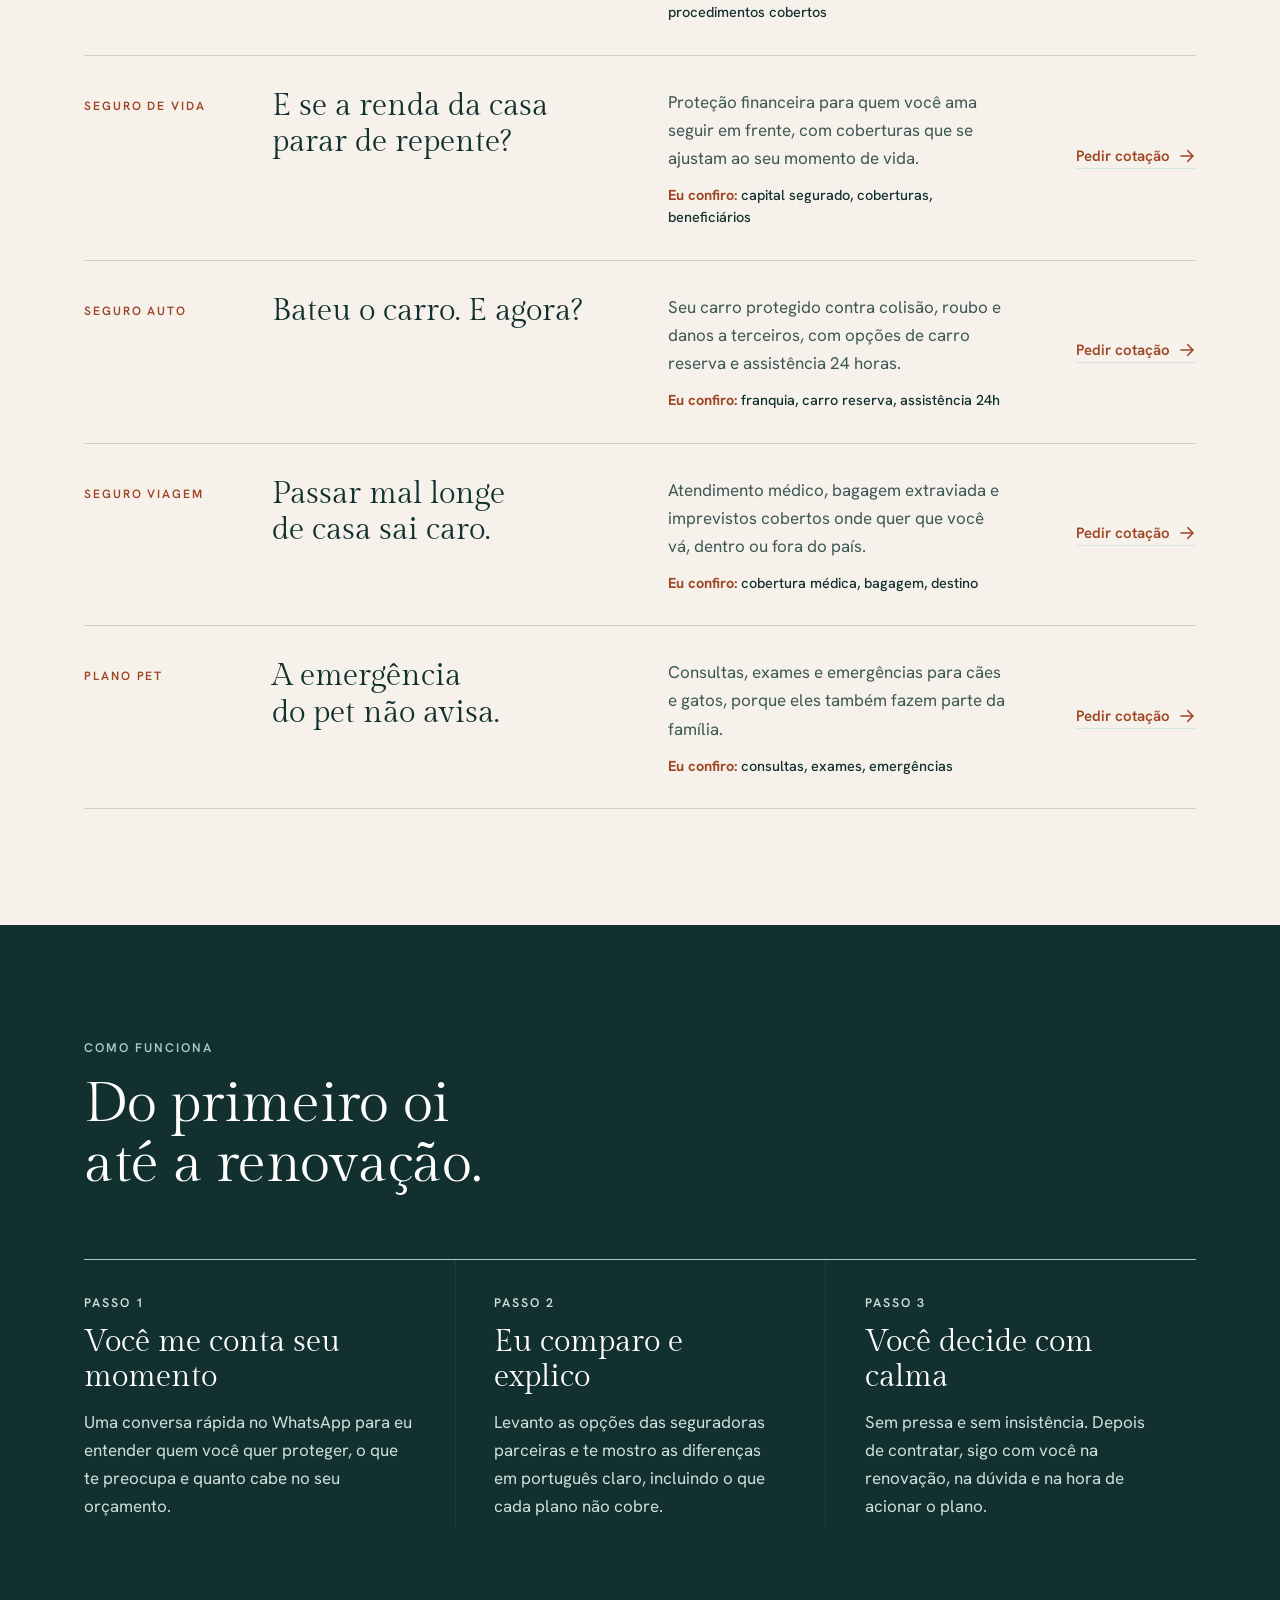
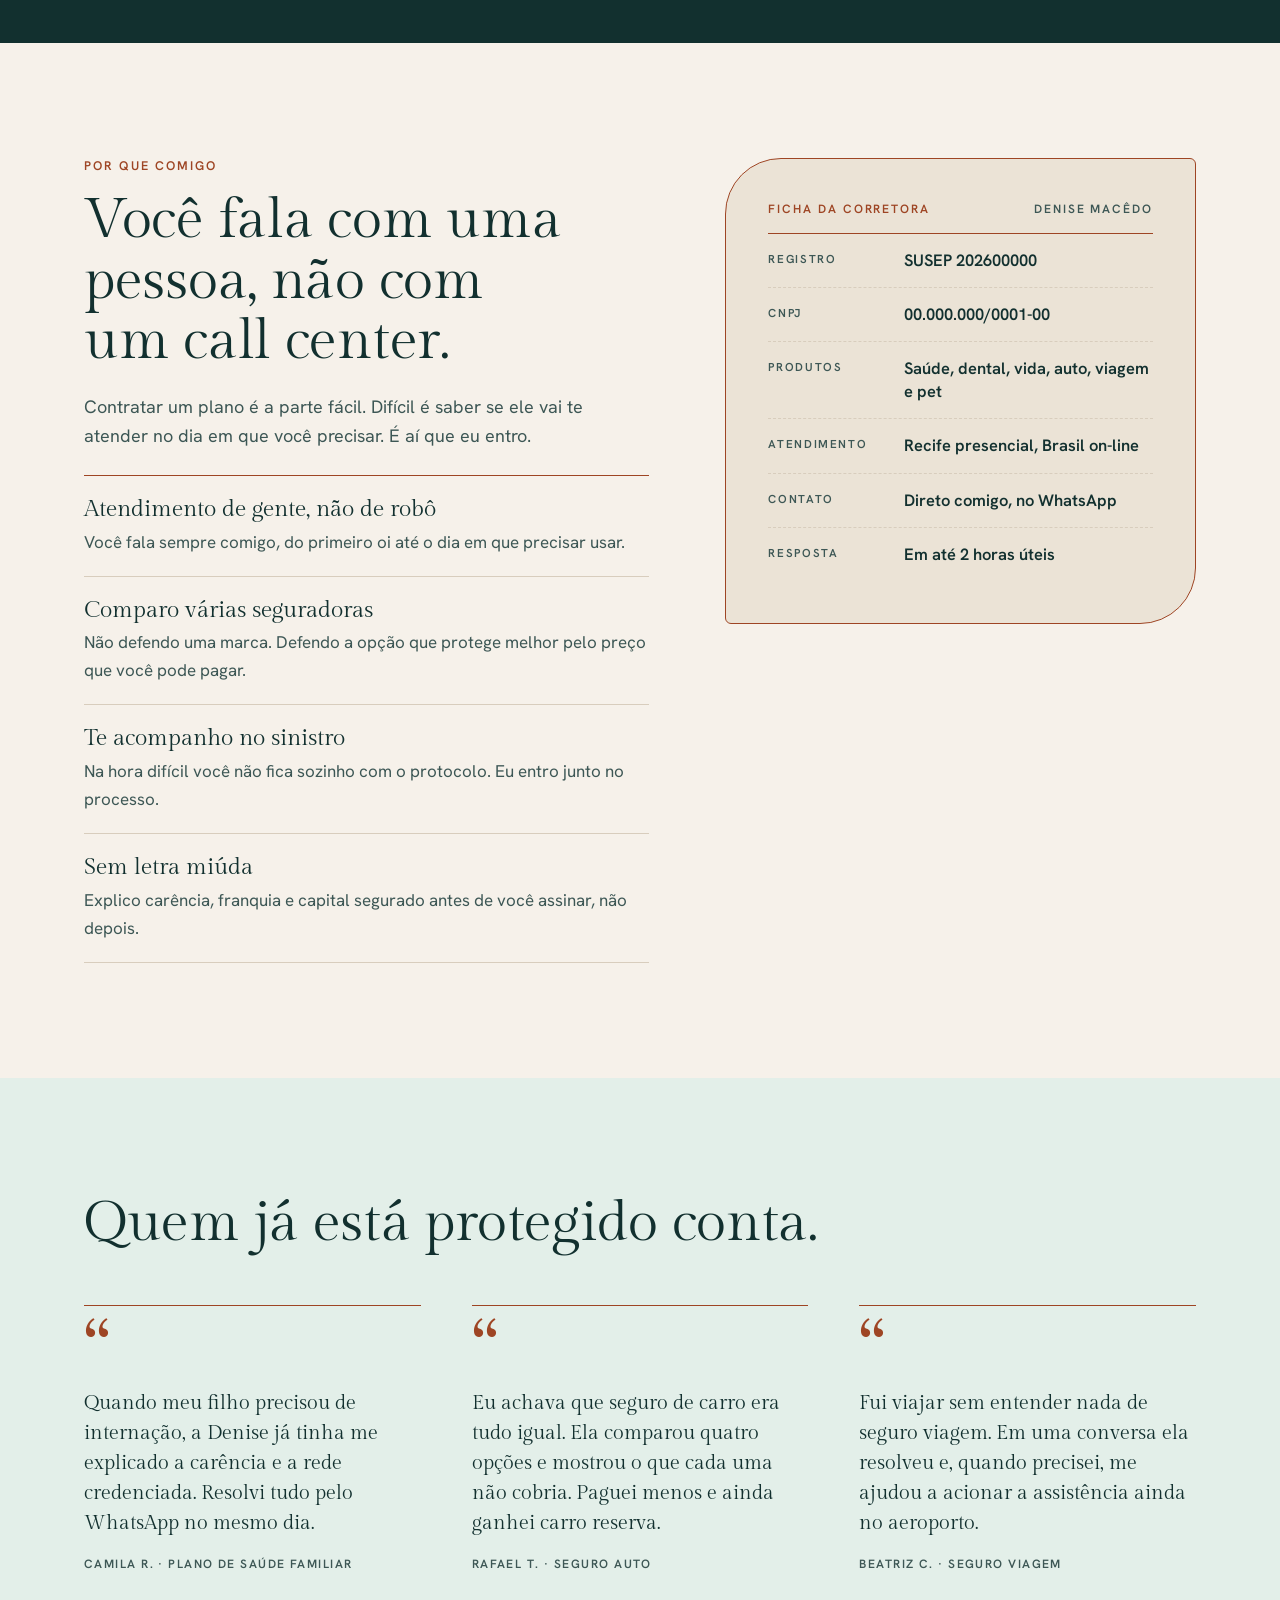
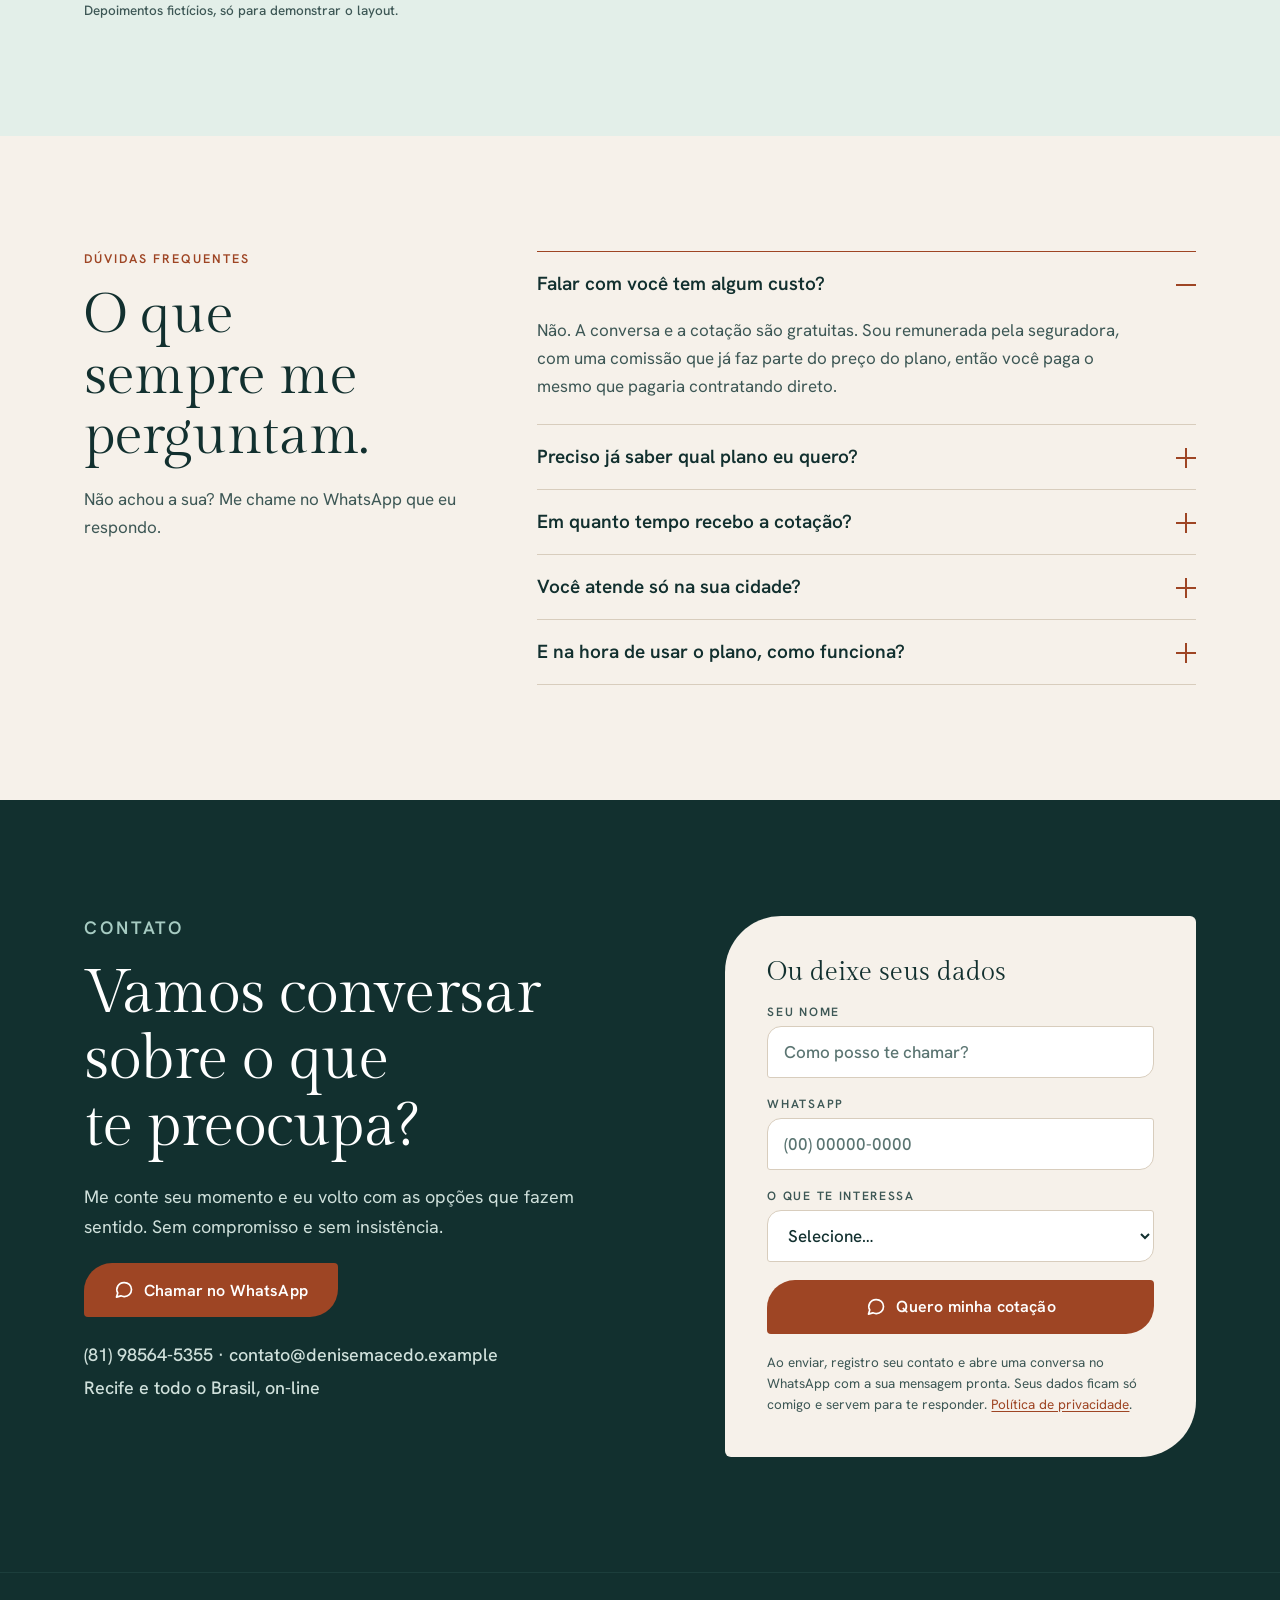
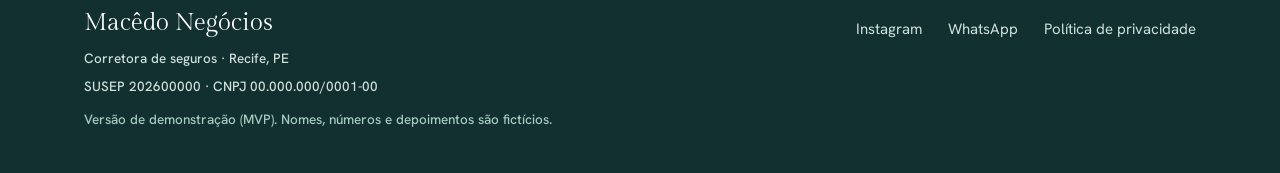
==== commit 4220dea3: "Marca "Macêdo Negócios" e selo premium no painel - Logo, títulos, og:title e rodapé passam a usar "M" ====
--- a/site/index.html
+++ b/site/index.html
@@ -3,19 +3,22 @@
 <head>
 <meta charset="utf-8">
 <meta name="viewport" content="width=device-width, initial-scale=1">
-<title>Denise Macêdo – Planos de saúde e seguros em Recife</title>
+<title>Macêdo Negócios – Planos de saúde e seguros em Recife</title>
 <meta name="description" content="Corretora especialista em plano de saúde. Também cuido de seguro de vida, auto, viagem, plano dental e pet. Comparo as seguradoras e explico sem termo técnico. Recife e todo o Brasil, on-line.">
 <meta name="theme-color" content="#F6F1EA">
 <meta name="robots" content="noindex, nofollow">
+<link rel="canonical" href="__SITE_URL__/">
 
 <meta property="og:type" content="website">
 <meta property="og:locale" content="pt_BR">
-<meta property="og:title" content="Denise Macêdo – Planos de saúde e seguros">
+<meta property="og:title" content="Macêdo Negócios – Planos de saúde e seguros">
 <meta property="og:description" content="Mais do que vender planos, te ajudo a conquistar tranquilidade e proteção para o futuro. Cotação sem compromisso.">
+<meta property="og:url" content="__SITE_URL__/">
 <meta property="og:image" content="__SITE_URL__/assets/og.jpg">
 <meta property="og:image:width" content="1200">
 <meta property="og:image:height" content="630">
 <meta name="twitter:card" content="summary_large_image">
+<meta name="twitter:image" content="__SITE_URL__/assets/og.jpg">
 
 <link rel="icon" href="data:image/svg+xml,%3Csvg xmlns='http://www.w3.org/2000/svg' viewBox='0 0 64 64'%3E%3Cpath d='M8 8h40a8 8 0 0 1 8 8v40H16a8 8 0 0 1-8-8z' fill='%239E4524'/%3E%3Cpath d='M22 44V20h10c8 0 12 4 12 12s-4 12-12 12z' fill='%23F6F1EA'/%3E%3C/svg%3E">
 <link rel="preconnect" href="https://fonts.googleapis.com">
@@ -37,8 +40,8 @@
 
 <header class="topo">
   <div class="topo__in">
-    <a class="marca" href="#inicio" aria-label="Denise Macêdo, início">
-      <b>Denise Macêdo</b>
+    <a class="marca" href="#inicio" aria-label="Macêdo Negócios, início">
+      <b>Macêdo Negócios</b>
       <small>Saúde &amp; Seguros · Recife</small>
     </a>
     <nav class="menu" aria-label="Principal">
@@ -279,7 +282,7 @@
 <footer class="rodape">
   <div class="rodape__in">
     <div>
-      <b>Denise Macêdo</b>
+      <b>Macêdo Negócios</b>
       <small>Corretora de seguros · Recife, PE<br>SUSEP 202600000 · CNPJ 00.000.000/0001-00</small>
       <p class="demo-nota">Versão de demonstração (MVP). Nomes, números e depoimentos são fictícios.</p>
     </div>
